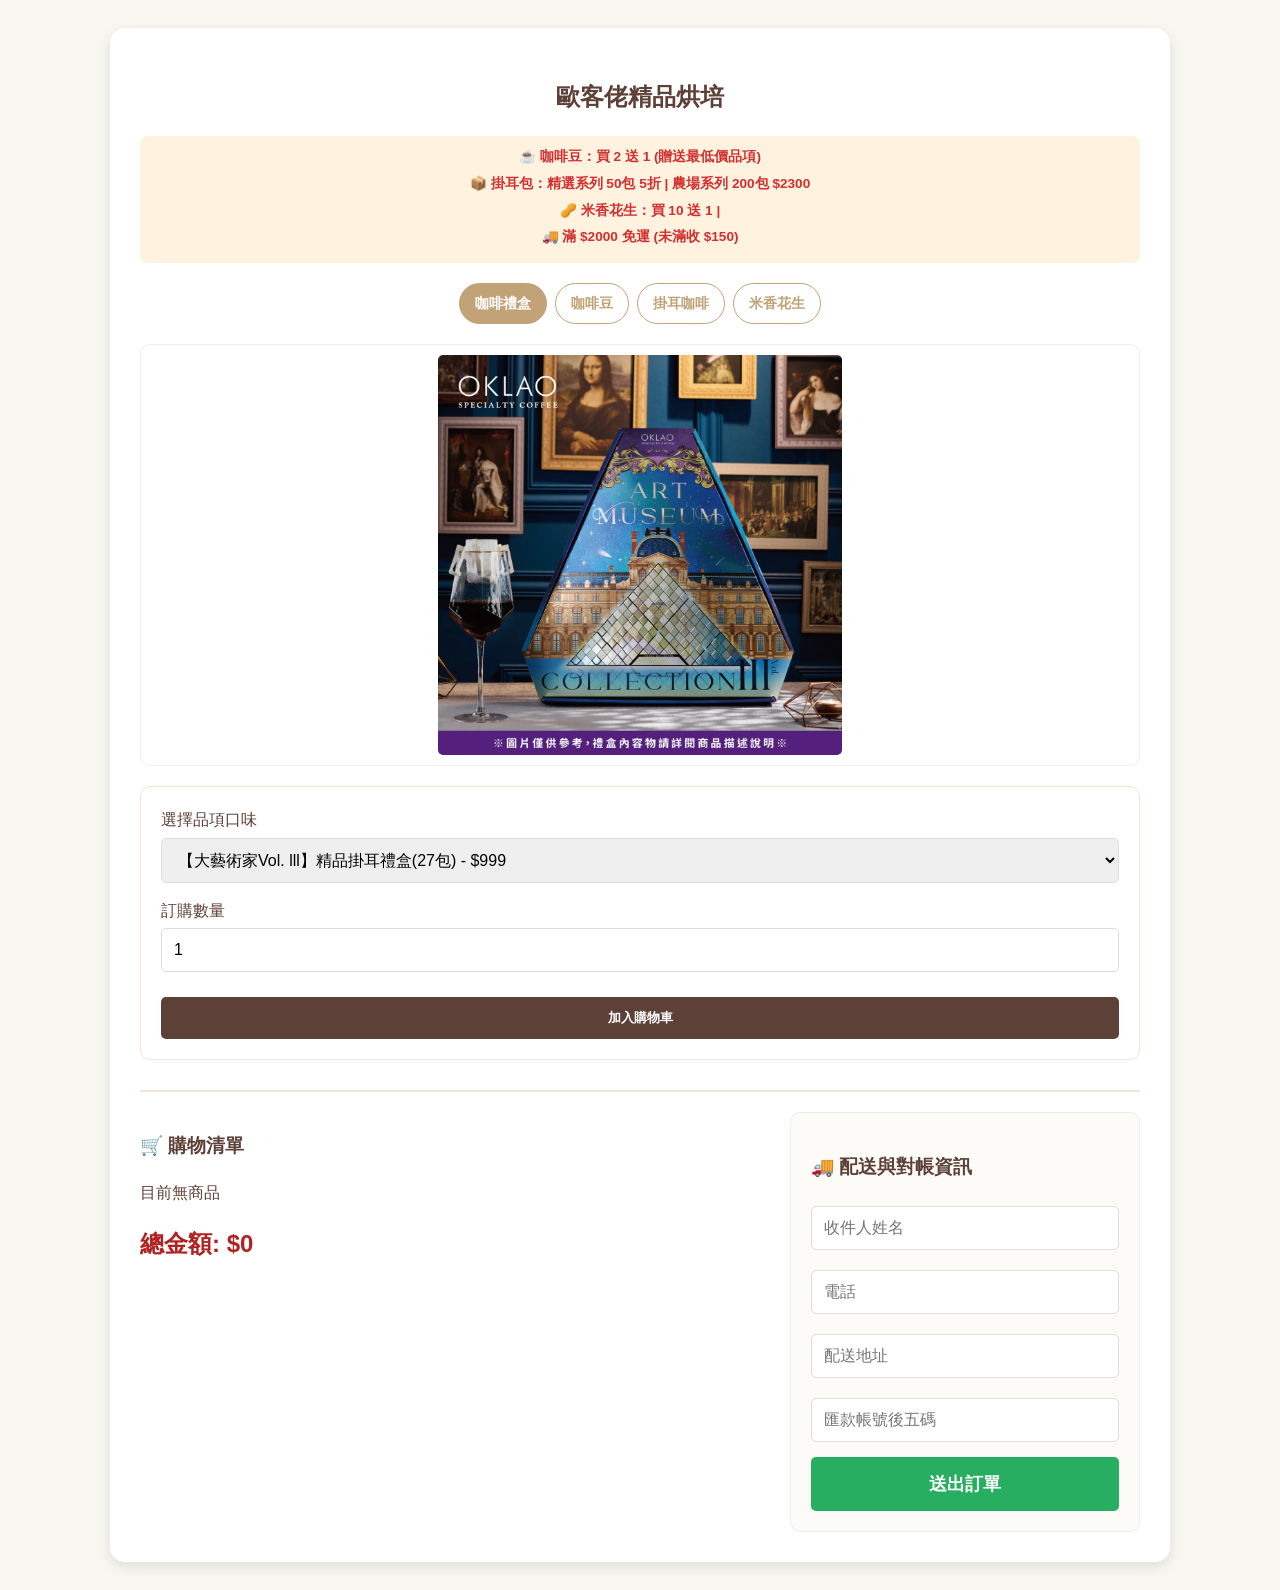
==== index.html @ 3ba17edd "Update index.html" ====
<!DOCTYPE html>
<html lang="zh-TW">
<head>
    <meta charset="UTF-8">
    <meta name="viewport" content="width=device-width, initial-scale=1.0">
    <title>歐客佬翡翠咖啡 - 旗艦訂購系統</title>
    <style>
        :root { --primary-brown: #5D4037; --soft-beige: #F9F7F2; --accent-gold: #C2A378; }
        body { font-family: sans-serif; background-color: var(--soft-beige); padding: 20px; color: var(--primary-brown); line-height: 1.6; }
        .container { max-width: 1000px; margin: auto; background: white; padding: 30px; border-radius: 15px; box-shadow: 0 5px 15px rgba(0,0,0,0.1); }
        .header { text-align: center; margin-bottom: 20px; }
        .tab-container { display: flex; justify-content: center; gap: 8px; margin-bottom: 20px; flex-wrap: wrap; }
        .tab { padding: 8px 15px; cursor: pointer; border: 1px solid var(--accent-gold); border-radius: 50px; color: var(--accent-gold); font-weight: bold; font-size: 0.9em; }
        .tab.active { background: var(--accent-gold); color: white; }
        .product-hero { text-align: center; margin-bottom: 20px; border: 1px solid #EEE; padding: 10px; border-radius: 10px; background: #fff; min-height: 350px; display: flex; align-items: center; justify-content: center; }
        .product-img { max-width: 100%; max-height: 400px; object-fit: contain; border-radius: 5px; }
        .cart-section { display: grid; grid-template-columns: 1fr 350px; gap: 20px; margin-top: 30px; border-top: 2px solid #F0E6D6; padding-top: 20px; }
        @media (max-width: 768px) { .cart-section { grid-template-columns: 1fr; } }
        .cart-item { display: flex; justify-content: space-between; padding: 8px 0; border-bottom: 1px solid #EEE; font-size: 0.9em; }
        input, select { width: 100%; padding: 12px; margin: 5px 0 15px 0; border: 1px solid #DDD; border-radius: 5px; box-sizing: border-box; font-size: 16px; }
        button { cursor: pointer; border-radius: 5px; border: none; font-weight: bold; width: 100%; }
        .btn-add { background: var(--primary-brown); color: white; padding: 12px; margin-top: 10px; }
        .btn-send { background: #27ae60; color: white; padding: 15px; font-size: 1.1em; }
        .promo-tag { color: #d32f2f; font-size: 0.85em; font-weight: bold; display: block; margin-bottom: 5px; }
    </style>
</head>
<body>

<div class="container">
    <div class="header">
        <h2>歐客佬精品烘培</h2>
        <div style="background: #FFF3E0; padding: 10px; border-radius: 8px; margin-bottom: 20px;">
            <span class="promo-tag">☕ 咖啡豆：買 2 送 1 (贈送最低價品項)</span>
            <span class="promo-tag">📦 掛耳包：精選系列 50包 5折 | 農場系列 200包 $2300</span>
            <span class="promo-tag">🥜 米香花生：買 10 送 1 |</span>
            <span class="promo-tag">🚚 滿 $2000 免運 (未滿收 $150)</span>
        </div>
    </div>

    <div class="tab-container" id="tabs"></div>

    <div class="product-hero">
        <img id="mainImg" src="" class="product-img">
    </div>

    <div style="background: #FFF; padding: 20px; border: 1px solid #F0E6D6; border-radius: 10px;">
        <label>選擇品項口味</label>
        <select id="prodSel" onchange="updateUI()"></select>
        <label>訂購數量</label>
        <input type="number" id="prodQty" value="1" min="1">
        <button class="btn-add" onclick="addToCart()">加入購物車</button>
    </div>

    <div class="cart-section">
        <div>
            <h3>🛒 購物清單</h3>
            <div id="cartDisplay">目前無商品</div>
            <div style="font-size: 1.5em; color: #B22222; margin-top: 20px; font-weight: bold;">
                總金額: $<span id="totalPrice">0</span>
            </div>
        </div>
        <div style="background: #FDFBF8; padding: 20px; border-radius: 10px; border: 1px solid #EEE;">
            <h3>🚚 配送與對帳資訊</h3>
            <input type="text" id="uName" placeholder="收件人姓名">
            <input type="tel" id="uPhone" placeholder="電話">
            <input type="text" id="uAddress" placeholder="配送地址">
            <input type="text" id="uBank" placeholder="匯款帳號後五碼">
            <button class="btn-send" id="sendBtn" onclick="submitToExcel()">送出訂單</button>
        </div>
    </div>
</div>

<script>
    const products = {
        '咖啡禮盒': [
            { name: '【大藝術家Vol. lll】精品掛耳禮盒(27包)', price: 999, img: 'images/86F4F0FD-B895-4153-ADE3-B8755077B1DD.jpg' },
            { name: '【圓滿】精品掛耳禮盒(24包)', price: 639, img: 'images/F3AAA3C7-216D-4574-B544-9A68C83384FC.jpg' },
            { name: '【職人首選】精品掛耳禮盒(20包)', price: 599, img: 'images/8644247A-802D-4778-B45F-C0D283B6D937.jpg' },
            { name: '【精選】精品掛耳禮盒(22包)', price: 499, img: 'images/CFF3DA3D-6351-4818-AC7F-46FE6105FBCD.jpg' },
            { name: '【咖啡寶盒】精品掛耳禮盒(15包)', price: 379, img: 'images/64E7269E-5A9A-4896-9457-C87B560C32BD.jpg' },
            { name: '【探索品味】精品掛耳禮盒(10包)', price: 249, img: 'images/C818D388-95F2-4608-B333-F162515F0370.jpg' }
        ],
        '咖啡豆': [
            { name: '衣索比亞 耶加雪菲 ToH冠軍處理廠系列 卡拉 阿吉娜 日曬 G1 黃金烘焙(1900系列)', price: 1900, img: 'images/1900x (11).webp' },
            { name: '哥斯大黎加 科佩莊園 藝伎 黑蜜處理 白金烘焙(1900系列)', price: 1900, img: 'images/1900x (12).webp' },
            { name: '藝伎交響曲 第二樂章 黃金烘(1100系列)', price: 1100, img: 'images/1100x (6).webp' },
            { name: '哥斯大黎加 卡內特 音樂家系列 巴哈 黃金烘焙(1100系列)', price: 1100, img: 'images/1100x (7).webp' },
            { name: '哥斯大黎加 卡內特 音樂家系列 蕭邦 黃金烘焙(1100系列)', price: 1100, img: 'images/1100x (8).webp' },
            { name: '哥斯大黎加 卡內特 音樂家系列 莫札特 黃金烘焙(1100系列)', price: 1100, img: 'images/1100x (9).webp' },
            { name: '衣索比亞 古吉 烏拉嘎 水洗 G1 黃金烘焙(1100系列)', price: 1100, img: 'images/1100x (10).webp' },
            { name: '2019 WCE 世界盃烘豆大賽 冠軍 烘焙配方 白金烘焙(800系列)', price: 800, img: 'images/800x.webp' },
            { name: '藝伎交響曲 第一樂章 (800系列)', price: 800, img: 'images/800x (1).webp' },
            { name: '牧羊人 日曬 (800系列)', price: 800, img: 'images/800x (2).webp' },
            { name: '牧羊人 水洗 (800系列)', price: 800, img: 'images/800x (3).webp' },
            { name: '獅子王 日曬 (800系列)', price: 800, img: 'images/800x (4).webp' },
            { name: '獅子王 水洗 (800系列)', price: 800, img: 'images/800x (5).webp' },
            { name: '尼加拉瓜 水洗 SHG (500系列)', price: 500, img: 'images/500x.webp' },
            { name: '蜂鳥 黃金烘焙 (500系列)', price: 500, img: 'images/500x (1).webp' },
            { name: '瑪雅 中烘焙 (500系列)', price: 500, img: 'images/500x (2).webp' },
            { name: '征服者 日式烘焙 (500系列)', price: 500, img: 'images/500x(3).webp' },
            { name: '瑪雅 中深烘焙 (500系列)', price: 500, img: 'images/500x(4).webp' },
            { name: '蜂鳥 黑金烘焙 (500系列)', price: 500, img: 'images/500x(6).webp' },
            { name: '藍鑽 黃金曼特寧 (400系列)', price: 400, img: 'images/D6326D5E-1880-4007-BE82-47EFBD02B8DB.jpg' },
            { name: '耶加雪菲 (400系列)', price: 400, img: 'images/6CA69FE3-8839-496F-90AA-E14DBA371F8C.jpg' },
            { name: '印尼 綠寶石 (400系列)', price: 400, img: 'images/0BCF97E7-7E40-4133-A9B9-2263E9187419.jpg' },
            { name: '安提瓜 花神 (400系列)', price: 400, img: 'images/1AEE6DC4-76FA-4B72-8F9E-91B02363DB13.jpg' }
        ],
        '掛耳咖啡': [
            { name: '卡拉 阿吉娜 日曬 (黃金)', price: 100, img: 'images/S__463814658.jpg' },
            { name: '綠標 藝伎 水洗 (黃金)', price: 100, img: 'images/S__463814660.jpg' },
            { name: '音樂家 蕭邦 (黃金)', price: 70, img: 'images/S__463814662.jpg' },
            { name: '音樂家 莫札特 (黃金)', price: 70, img: 'images/S__463814664.jpg' },
            { name: '音樂家 巴哈 (黃金)', price: 70, img: 'images/S__463814666.jpg' },
            { name: '古吉 烏拉嘎 水洗 (黃金)', price: 70, img: 'images/S__463814668.jpg' },
            { name: '藝伎交響曲 第二樂章 (黃金)', price: 70, img: 'images/S__463814672.jpg' },
            { name: '神父咖啡 日式 (掛耳)', price: 60, img: 'images/S__463814674.jpg' },
            { name: '神父咖啡 中深 (掛耳)', price: 60, img: 'images/S__463814676.jpg' },
            { name: '牧羊人 水洗 (黃金)', price: 60, img: 'images/S__463814678.jpg' },
            { name: '牧羊人 日曬 (黃金)', price: 60, img: 'images/S__463814680.jpg' },
            { name: '獅子王 日曬 (黃金)', price: 60, img: 'images/S__463814682.jpg' },
            { name: '獅子王 水洗 (黃金)', price: 60, img: 'images/S__463814684.jpg' },
            { name: '藝伎交響曲 第四樂章 (黃金)', price: 60, img: 'images/S__463814686.jpg' },
            { name: '藝伎交響曲 第一樂章 (白金)', price: 60, img: 'images/S__463814688.jpg' },
            { name: '冠軍烘焙配方 (白金)', price: 60, img: 'images/S__463814690.jpg' },
            { name: '波奎特 花蝴蝶 (白金)', price: 60, img: 'images/S__463814692.jpg' },
            { name: '托利馬 小農精選 (中深)', price: 40, img: 'images/S__463814694.jpg' },
            { name: '征服者 中深烘焙', price: 40, img: 'images/S__463814696.jpg' },
            { name: '征服者 日式烘焙', price: 40, img: 'images/S__463814698.jpg' },
            { name: '尼加拉瓜 水洗 SHG (白金)', price: 40, img: 'images/S__463814700.jpg' },
            { name: '瑪雅 中烘焙 (掛耳)', price: 40, img: 'images/S__463814702.jpg' },
            { name: '蜂鳥 黃金烘焙 (掛耳)', price: 40, img: 'images/S__463814704.jpg' },
            { name: '歐客佬 藝伎風味 (黃金)', price: 40, img: 'images/S__463814706.jpg' },
            { name: '艾拉班莎處理廠 日曬 (中深)', price: 35, img: 'images/S__463814708.jpg' },
            { name: '藍鑽 黃金曼特寧 (中深)', price: 35, img: 'images/S__463814710.jpg' },
            { name: '安提瓜 花神 (中烘焙)', price: 35, img: 'images/S__463814712.jpg' },
            { name: '耶加雪菲 黃金烘焙 (掛耳)', price: 35, img: 'images/S__463814714.jpg' },
            { name: '耶加雪菲 日式烘焙 (掛耳)', price: 35, img: 'images/S__463814716.jpg' },
            { name: '經典曼巴 (農場濾掛)', price: 12.5, img: 'images/S__463806467_0.jpg' },
            { name: '陳年阿拉比卡 (農場濾掛)', price: 12.5, img: 'images/S__463806468_0.jpg' },
            { name: '藍山風味 (農場濾掛)', price: 12.5, img: 'images/S__463806469_0.jpg' },
            { name: '黃金曼特寧風味 (農場濾掛)', price: 12.5, img: 'images/S__463806470_0.jpg' },
            { name: '黃金曼摩風味 (農場濾掛)', price: 12.5, img: 'images/S__463806471_0.jpg' }
        ],
        '米香花生': [
            { name: '米香花生 (麻辣酥)', price: 150, img: 'images/S__464224264.jpg' },
            { name: '米香花生 (白米酥)', price: 150, img: 'images/S__464224264.jpg' },
            { name: '米香花生 (黑米酥)', price: 150, img: 'images/S__464224264.jpg' },
            { name: '米香花生 (紅麥酥)', price: 150, img: 'images/S__464224264.jpg' }
        ]
    };

    let cart = [];

    function initTabs() {
        const container = document.getElementById('tabs');
        Object.keys(products).forEach((cat, idx) => {
            const div = document.createElement('div');
            div.className = `tab ${idx === 0 ? 'active' : ''}`;
            div.innerText = cat;
            div.onclick = () => switchCategory(cat);
            container.appendChild(div);
        });
        switchCategory(Object.keys(products)[0]);
    }

    function switchCategory(cat) {
        document.querySelectorAll('.tab').forEach(t => t.classList.toggle('active', t.innerText === cat));
        const sel = document.getElementById('prodSel');
        sel.innerHTML = products[cat].map(p => `<option value="${p.name}" data-price="${p.price}" data-img="${p.img}" data-cat="${cat}">${p.name} - $${p.price}</option>`).join('');
        updateUI();
    }

    function updateUI() {
        const sel = document.getElementById('prodSel');
        document.getElementById('mainImg').src = sel.options[sel.selectedIndex].dataset.img;
    }

    function addToCart() {
        const sel = document.getElementById('prodSel');
        const qty = parseInt(document.getElementById('prodQty').value);
        if (qty < 1) return;
        const opt = sel.options[sel.selectedIndex];
        const exist = cart.find(i => i.name === sel.value);
        if (exist) { exist.qty += qty; } 
        else { cart.push({ name: sel.value, price: parseFloat(opt.dataset.price), qty: qty, cat: opt.dataset.cat }); }
        renderCart();
    }

    function renderCart() {
        const disp = document.getElementById('cartDisplay');
        if (cart.length === 0) { disp.innerHTML = "目前無商品"; document.getElementById('totalPrice').innerText = "0"; return; }

        let farmQty = 0;           // 農場系列數量
        let premiumCoffeeQty = 0;  // 精品掛耳數量
        let premiumCoffeeAmt = 0;  // 精品掛耳原價總額
        let peanutQty = 0;
        let regularAmt = 0;        // 禮盒與花生原價總額
        let beanPrices = [];       // 咖啡豆單價清單

        cart.forEach(item => {
            if (item.cat === '咖啡豆') {
                for(let i=0; i<item.qty; i++) beanPrices.push(item.price);
            } else if (item.price === 12.5) {
                // 獨立統計：農場系列
                farmQty += item.qty;
            } else if (item.cat === '精品掛耳') {
                // 獨立統計：精品系列
                premiumCoffeeQty += item.qty;
                premiumCoffeeAmt += (item.price * item.qty);
            } else {
                if (item.cat === '米香花生') peanutQty += item.qty;
                regularAmt += (item.price * item.qty);
            }
        });

        // 1. 咖啡豆邏輯：買2送1 (扣除最低價)
        beanPrices.sort((a, b) => a - b);
        let beanTotal = 0;
        let beanDiscountCount = Math.floor(beanPrices.length / 3);
        let beanDiscountAmt = 0;
        for(let i=0; i<beanDiscountCount; i++) beanDiscountAmt += beanPrices[i];
        beanPrices.forEach(p => beanTotal += p);
        let beanFinal = beanTotal - beanDiscountAmt;

        // 2. 精品掛耳邏輯：獨立滿 50 包 5 折
        let premiumFinal = (premiumCoffeeQty >= 50) ? (premiumCoffeeAmt * 0.5) : premiumCoffeeAmt;

        // 3. 農場系列邏輯：獨立滿 200 包 $2300
        let farmFinal = (farmQty >= 200) ? (2300 + (farmQty - 200) * 11.5) : (farmQty * 12.5);
        
        // 4. 花生邏輯：買10送1
        let peanutDiscount = Math.floor(peanutQty / 11) * 150;
        
        // 總計相加
        let subtotal = beanFinal + premiumFinal + farmFinal + regularAmt - peanutDiscount;
        let shipping = (subtotal >= 2000) ? 0 : 150;

        disp.innerHTML = cart.map((item, idx) => `
            <div class="cart-item">
                <span>${item.name} x ${item.qty}</span>
                <span>$${Math.round(item.price * item.qty)} <button onclick="cart.splice(${idx},1);renderCart()" style="color:red; border:none; background:none; cursor:pointer;">(刪除)</button></span>
            </div>`).join('');

        let promoMsg = "";
        if (beanDiscountAmt > 0) promoMsg += `<br><small style="color:green;">✅ 咖啡豆已扣除最低價 $${beanDiscountAmt}</small>`;
        if (premiumCoffeeQty >= 50) promoMsg += `<br><small style="color:green;">✅ 精品掛耳已享 5 折 (共 ${premiumCoffeeQty} 包)</small>`;
        if (farmQty >= 200) promoMsg += `<br><small style="color:green;">✅ 農場系列已享 $2300 優惠 (共 ${farmQty} 包)</small>`;
        if (peanutDiscount > 0) promoMsg += `<br><small style="color:green;">✅ 花生已享買10送1</small>`;

        disp.innerHTML += `<div style="margin-top:10px; border-top:1px solid #eee; font-size:0.9em;">
            小計: $${Math.round(subtotal)} ${promoMsg}<br>
            運費: $${shipping}</div>`;
        document.getElementById('totalPrice').innerText = Math.round(subtotal + shipping);
    }

    async function submitToExcel() {
        const name = document.getElementById('uName').value;
        const phone = document.getElementById('uPhone').value;
        const addr = document.getElementById('uAddress').value;
        const bank = document.getElementById('uBank').value;
        const total = document.getElementById('totalPrice').innerText;

        if (!name || !phone || !addr || !bank || cart.length === 0) return alert("請填寫完整配送資訊");

        const btn = document.getElementById('sendBtn');
        btn.disabled = true; btn.innerText = "傳送中...";

        const details = cart.map(i => `${i.name}(${i.qty})`).join(', ');
        const url = "https://script.google.com/macros/s/AKfycbyeVLp9xJnA4c64AzaGgFINeoML6-zs5BsoSkrau4vkt10wUWA8XLYjqmnoKQcHt8ZDAQ/exec";

        try {
            await fetch(url, { method: "POST", mode: "no-cors", body: JSON.stringify({ name, phone, address: addr, bank, productName: details, totalPrice: total }) });
            window.location.href = `success.html?total=${total}`;
        } catch (e) {
            alert("送出失敗");
            btn.disabled = false; btn.innerText = "送出訂單";
        }
    }

    initTabs();
</script>
</body>
</html>
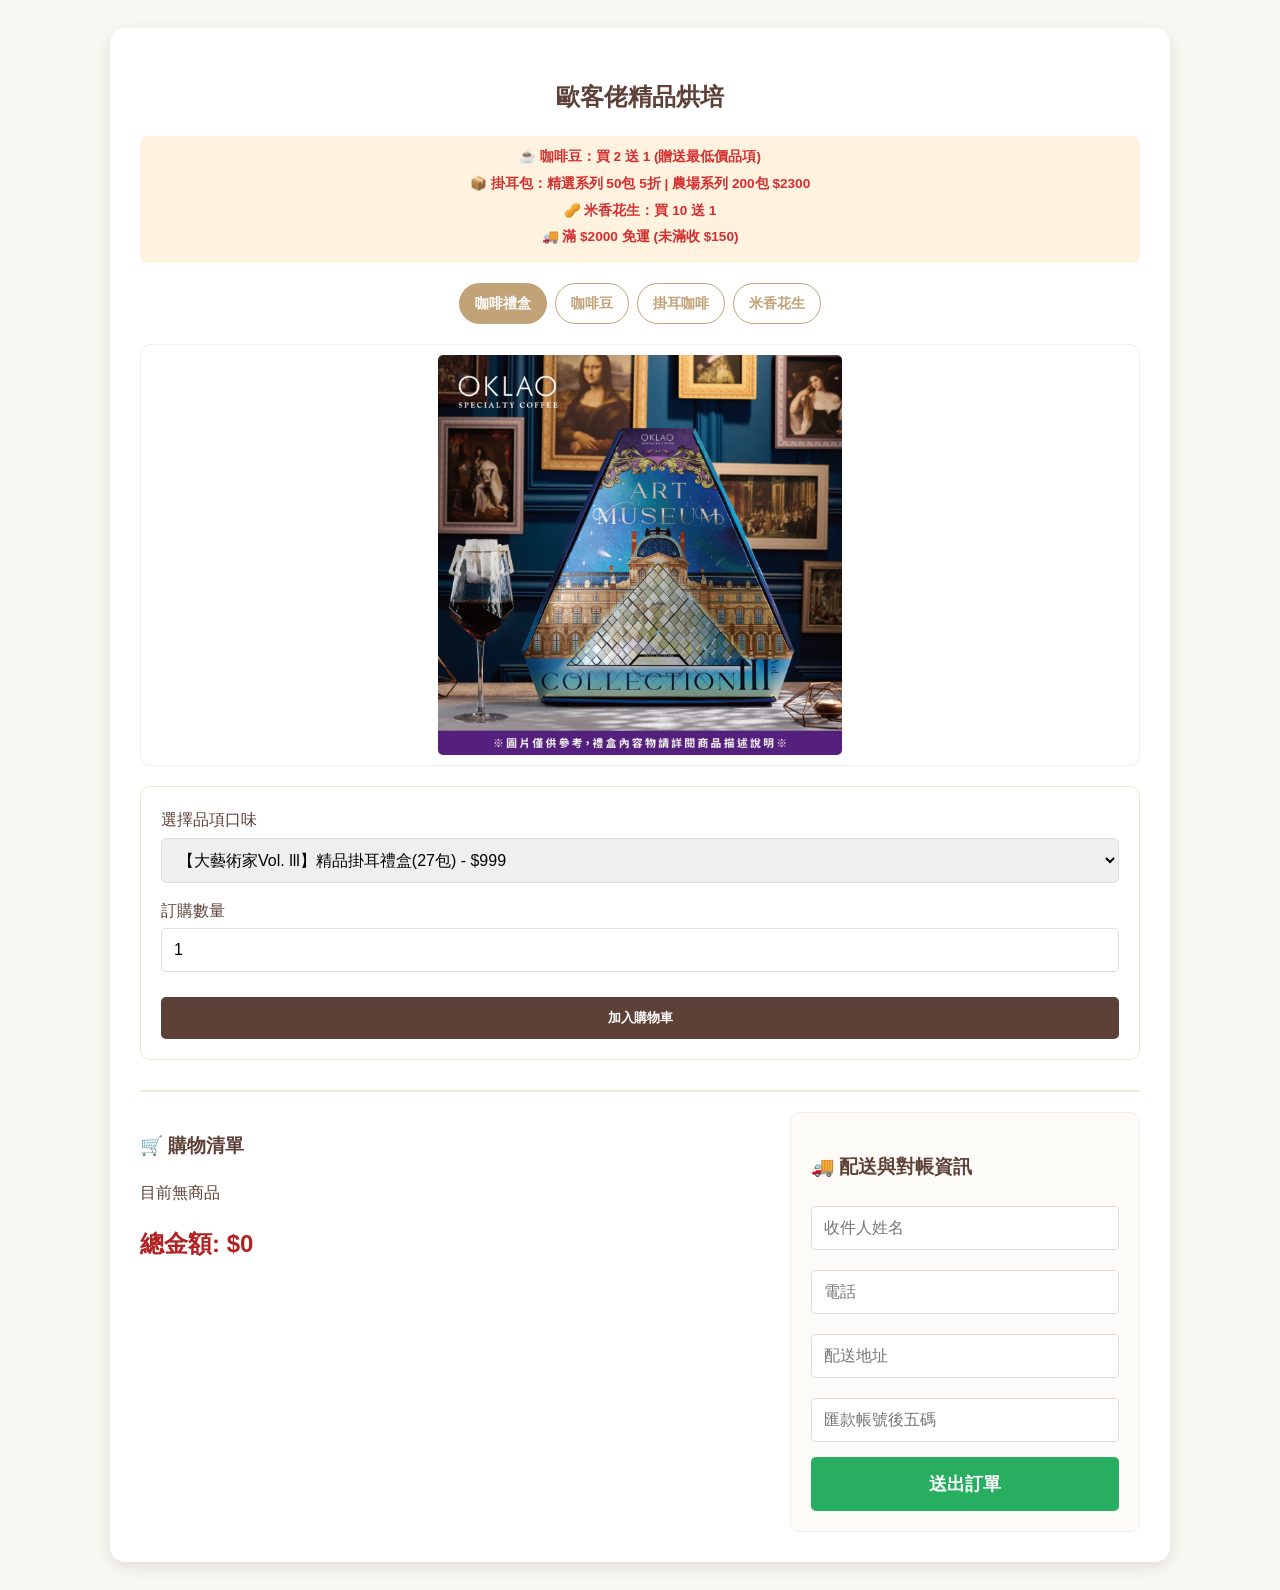
==== commit 41e04fe9: "Update index.html" ====
--- a/index.html
+++ b/index.html
@@ -32,7 +32,7 @@
         <div style="background: #FFF3E0; padding: 10px; border-radius: 8px; margin-bottom: 20px;">
             <span class="promo-tag">☕ 咖啡豆：買 2 送 1 (贈送最低價品項)</span>
             <span class="promo-tag">📦 掛耳包：精選系列 50包 5折 | 農場系列 200包 $2300</span>
-            <span class="promo-tag">🥜 米香花生：買 10 送 1 |</span>
+            <span class="promo-tag">🥜 米香花生：買 10 送 1 </span>
             <span class="promo-tag">🚚 滿 $2000 免運 (未滿收 $150)</span>
         </div>
     </div>
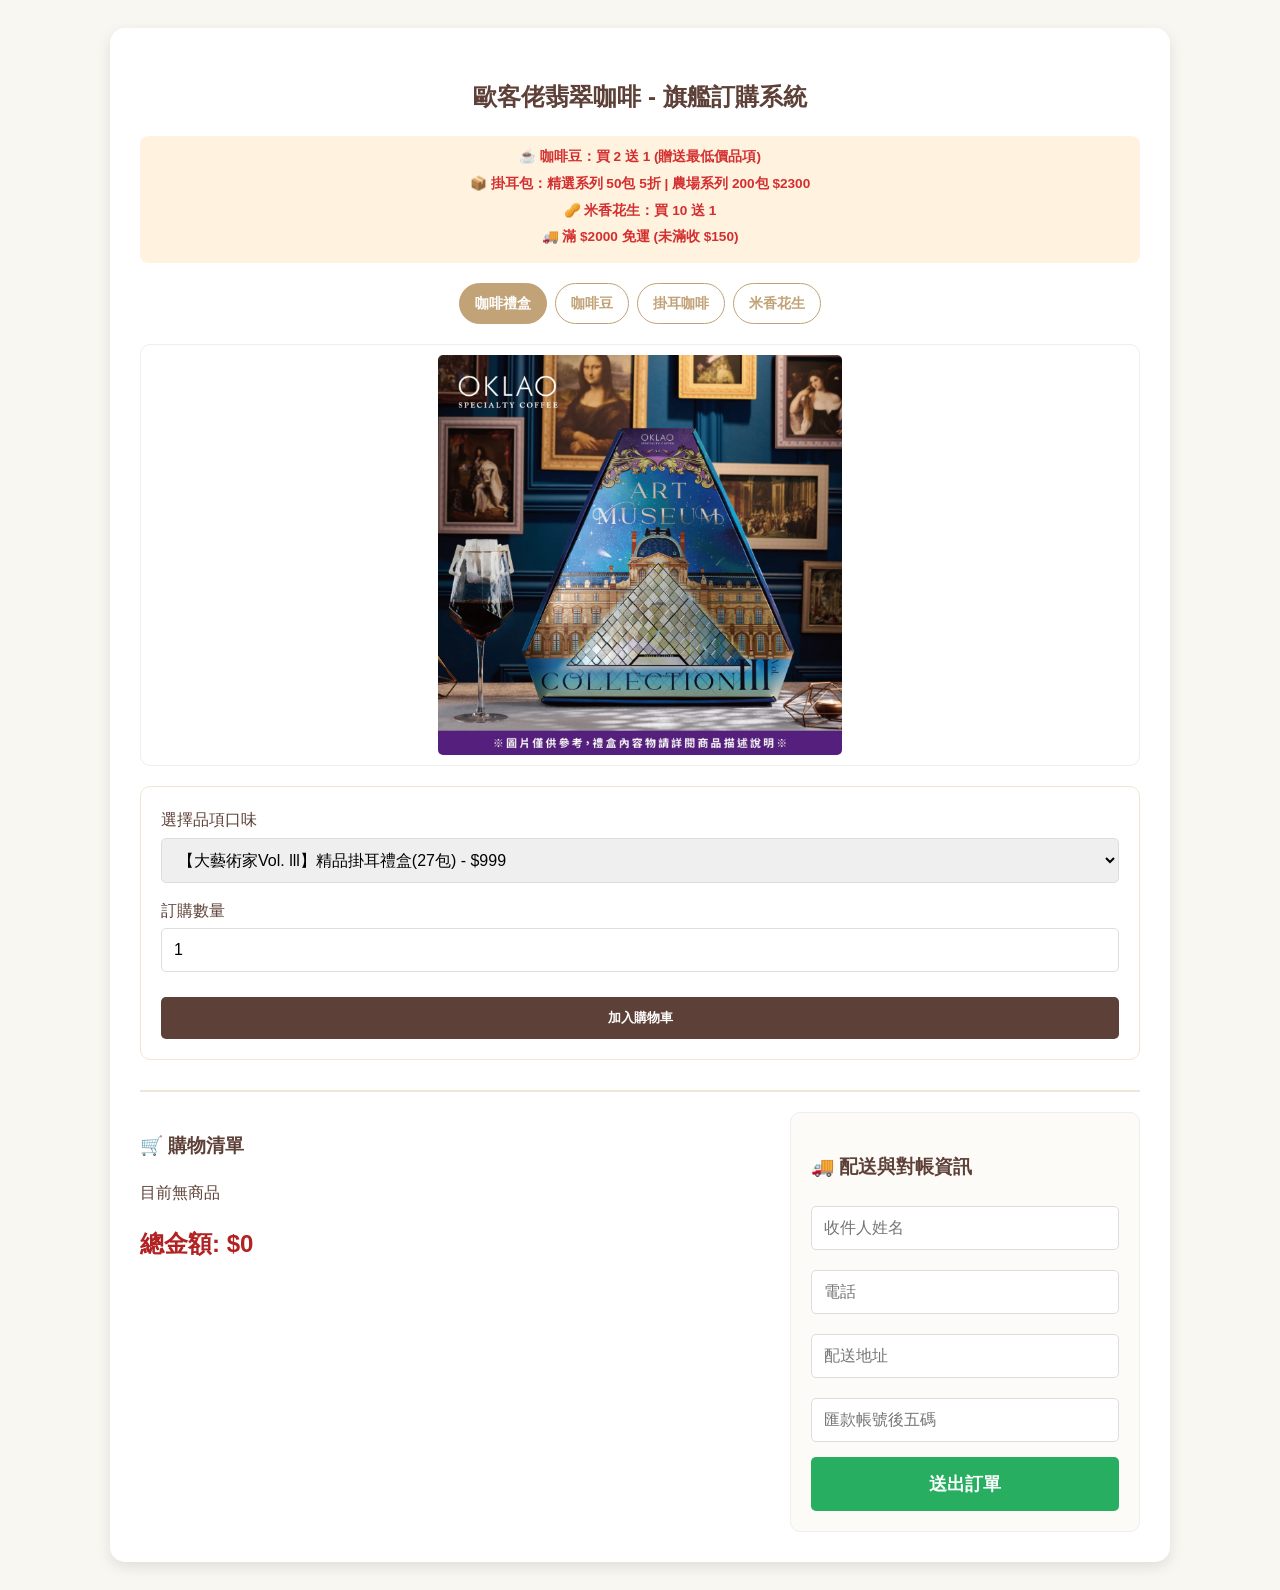
==== commit 939a3b3d: "Update index.html" ====
--- a/index.html
+++ b/index.html
@@ -28,7 +28,7 @@
 
 <div class="container">
     <div class="header">
-        <h2>歐客佬精品烘培</h2>
+        <h2>歐客佬翡翠咖啡 - 旗艦訂購系統</h2>
         <div style="background: #FFF3E0; padding: 10px; border-radius: 8px; margin-bottom: 20px;">
             <span class="promo-tag">☕ 咖啡豆：買 2 送 1 (贈送最低價品項)</span>
             <span class="promo-tag">📦 掛耳包：精選系列 50包 5折 | 農場系列 200包 $2300</span>
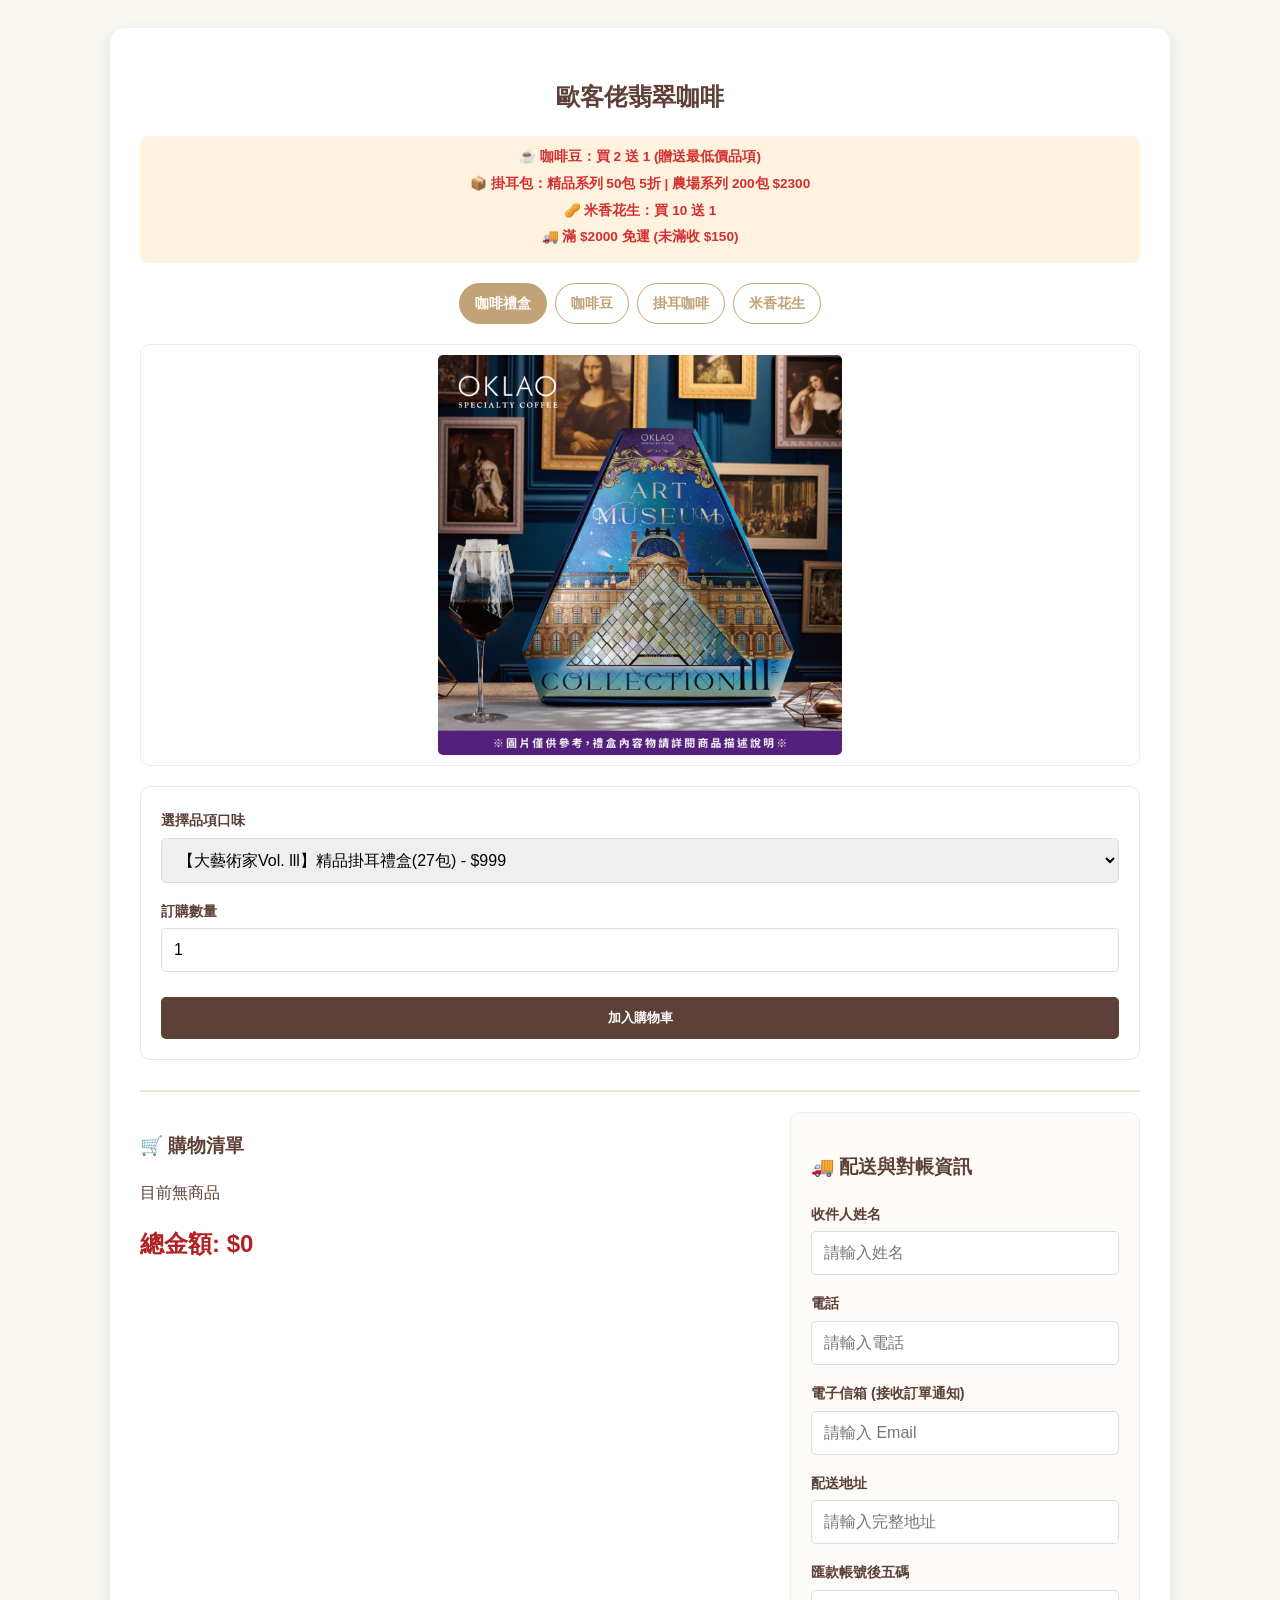
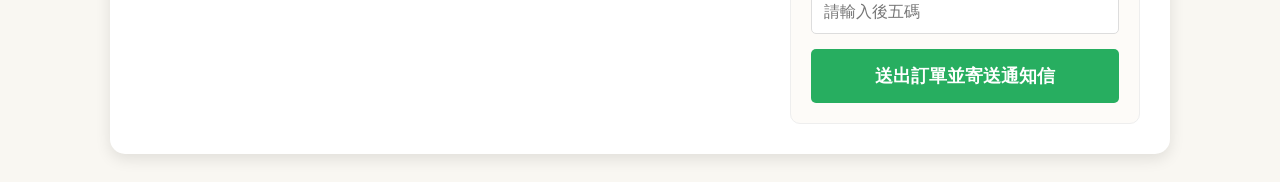
==== commit 7d96e382: "Update index.html 訂單資訊更新" ====
--- a/index.html
+++ b/index.html
@@ -21,6 +21,7 @@
         button { cursor: pointer; border-radius: 5px; border: none; font-weight: bold; width: 100%; }
         .btn-add { background: var(--primary-brown); color: white; padding: 12px; margin-top: 10px; }
         .btn-send { background: #27ae60; color: white; padding: 15px; font-size: 1.1em; }
+        label { font-weight: bold; font-size: 0.9em; }
         .promo-tag { color: #d32f2f; font-size: 0.85em; font-weight: bold; display: block; margin-bottom: 5px; }
     </style>
 </head>
@@ -28,10 +29,10 @@
 
 <div class="container">
     <div class="header">
-        <h2>歐客佬翡翠咖啡 - 旗艦訂購系統</h2>
+        <h2>歐客佬翡翠咖啡</h2>
         <div style="background: #FFF3E0; padding: 10px; border-radius: 8px; margin-bottom: 20px;">
             <span class="promo-tag">☕ 咖啡豆：買 2 送 1 (贈送最低價品項)</span>
-            <span class="promo-tag">📦 掛耳包：精選系列 50包 5折 | 農場系列 200包 $2300</span>
+            <span class="promo-tag">📦 掛耳包：精品系列 50包 5折 | 農場系列 200包 $2300</span>
             <span class="promo-tag">🥜 米香花生：買 10 送 1 </span>
             <span class="promo-tag">🚚 滿 $2000 免運 (未滿收 $150)</span>
         </div>
@@ -61,11 +62,17 @@
         </div>
         <div style="background: #FDFBF8; padding: 20px; border-radius: 10px; border: 1px solid #EEE;">
             <h3>🚚 配送與對帳資訊</h3>
-            <input type="text" id="uName" placeholder="收件人姓名">
-            <input type="tel" id="uPhone" placeholder="電話">
-            <input type="text" id="uAddress" placeholder="配送地址">
-            <input type="text" id="uBank" placeholder="匯款帳號後五碼">
-            <button class="btn-send" id="sendBtn" onclick="submitToExcel()">送出訂單</button>
+            <label>收件人姓名</label>
+            <input type="text" id="uName" placeholder="請輸入姓名">
+            <label>電話</label>
+            <input type="tel" id="uPhone" placeholder="請輸入電話">
+            <label>電子信箱 (接收訂單通知)</label>
+            <input type="email" id="uEmail" placeholder="請輸入 Email">
+            <label>配送地址</label>
+            <input type="text" id="uAddress" placeholder="請輸入完整地址">
+            <label>匯款帳號後五碼</label>
+            <input type="text" id="uBank" placeholder="請輸入後五碼">
+            <button class="btn-send" id="sendBtn" onclick="submitToExcel()">送出訂單並寄送通知信</button>
         </div>
     </div>
 </div>
@@ -81,14 +88,14 @@
             { name: '【探索品味】精品掛耳禮盒(10包)', price: 249, img: 'images/C818D388-95F2-4608-B333-F162515F0370.jpg' }
         ],
         '咖啡豆': [
-            { name: '衣索比亞 耶加雪菲 ToH冠軍處理廠系列 卡拉 阿吉娜 日曬 G1 黃金烘焙(1900系列)', price: 1900, img: 'images/1900x (11).webp' },
-            { name: '哥斯大黎加 科佩莊園 藝伎 黑蜜處理 白金烘焙(1900系列)', price: 1900, img: 'images/1900x (12).webp' },
-            { name: '藝伎交響曲 第二樂章 黃金烘(1100系列)', price: 1100, img: 'images/1100x (6).webp' },
-            { name: '哥斯大黎加 卡內特 音樂家系列 巴哈 黃金烘焙(1100系列)', price: 1100, img: 'images/1100x (7).webp' },
-            { name: '哥斯大黎加 卡內特 音樂家系列 蕭邦 黃金烘焙(1100系列)', price: 1100, img: 'images/1100x (8).webp' },
-            { name: '哥斯大黎加 卡內特 音樂家系列 莫札特 黃金烘焙(1100系列)', price: 1100, img: 'images/1100x (9).webp' },
-            { name: '衣索比亞 古吉 烏拉嘎 水洗 G1 黃金烘焙(1100系列)', price: 1100, img: 'images/1100x (10).webp' },
-            { name: '2019 WCE 世界盃烘豆大賽 冠軍 烘焙配方 白金烘焙(800系列)', price: 800, img: 'images/800x.webp' },
+            { name: '衣索比亞 耶加雪菲 ToH冠軍系列 卡拉 阿吉娜 日曬 G1 (1900系列)', price: 1900, img: 'images/1900x (11).webp' },
+            { name: '哥斯大黎加 科佩莊園 藝伎 黑蜜處理 (1900系列)', price: 1900, img: 'images/1900x (12).webp' },
+            { name: '藝伎交響曲 第二樂章 (1100系列)', price: 1100, img: 'images/1100x (6).webp' },
+            { name: '音樂家系列 巴哈 (1100系列)', price: 1100, img: 'images/1100x (7).webp' },
+            { name: '音樂家系列 蕭邦 (1100系列)', price: 1100, img: 'images/1100x (8).webp' },
+            { name: '音樂家系列 莫札特 (1100系列)', price: 1100, img: 'images/1100x (9).webp' },
+            { name: '古吉 烏拉嘎 水洗 G1 (1100系列)', price: 1100, img: 'images/1100x (10).webp' },
+            { name: '2019 WCE 世界盃烘豆大賽 冠軍配方 (800系列)', price: 800, img: 'images/800x.webp' },
             { name: '藝伎交響曲 第一樂章 (800系列)', price: 800, img: 'images/800x (1).webp' },
             { name: '牧羊人 日曬 (800系列)', price: 800, img: 'images/800x (2).webp' },
             { name: '牧羊人 水洗 (800系列)', price: 800, img: 'images/800x (3).webp' },
@@ -190,21 +197,19 @@
         const disp = document.getElementById('cartDisplay');
         if (cart.length === 0) { disp.innerHTML = "目前無商品"; document.getElementById('totalPrice').innerText = "0"; return; }
 
-        let farmQty = 0;           // 農場系列數量
-        let premiumCoffeeQty = 0;  // 精品掛耳數量
-        let premiumCoffeeAmt = 0;  // 精品掛耳原價總額
+        let farmQty = 0;           
+        let premiumCoffeeQty = 0;  
+        let premiumCoffeeAmt = 0;  
         let peanutQty = 0;
-        let regularAmt = 0;        // 禮盒與花生原價總額
-        let beanPrices = [];       // 咖啡豆單價清單
+        let regularAmt = 0;        
+        let beanPrices = [];       
 
         cart.forEach(item => {
             if (item.cat === '咖啡豆') {
                 for(let i=0; i<item.qty; i++) beanPrices.push(item.price);
             } else if (item.price === 12.5) {
-                // 獨立統計：農場系列
                 farmQty += item.qty;
-            } else if (item.cat === '精品掛耳') {
-                // 獨立統計：精品系列
+            } else if (item.cat === '掛耳咖啡' && item.price !== 12.5) {
                 premiumCoffeeQty += item.qty;
                 premiumCoffeeAmt += (item.price * item.qty);
             } else {
@@ -213,7 +218,6 @@
             }
         });
 
-        // 1. 咖啡豆邏輯：買2送1 (扣除最低價)
         beanPrices.sort((a, b) => a - b);
         let beanTotal = 0;
         let beanDiscountCount = Math.floor(beanPrices.length / 3);
@@ -222,16 +226,10 @@
         beanPrices.forEach(p => beanTotal += p);
         let beanFinal = beanTotal - beanDiscountAmt;
 
-        // 2. 精品掛耳邏輯：獨立滿 50 包 5 折
         let premiumFinal = (premiumCoffeeQty >= 50) ? (premiumCoffeeAmt * 0.5) : premiumCoffeeAmt;
-
-        // 3. 農場系列邏輯：獨立滿 200 包 $2300
         let farmFinal = (farmQty >= 200) ? (2300 + (farmQty - 200) * 11.5) : (farmQty * 12.5);
-        
-        // 4. 花生邏輯：買10送1
         let peanutDiscount = Math.floor(peanutQty / 11) * 150;
         
-        // 總計相加
         let subtotal = beanFinal + premiumFinal + farmFinal + regularAmt - peanutDiscount;
         let shipping = (subtotal >= 2000) ? 0 : 150;
 
@@ -242,9 +240,9 @@
             </div>`).join('');
 
         let promoMsg = "";
-        if (beanDiscountAmt > 0) promoMsg += `<br><small style="color:green;">✅ 咖啡豆已扣除最低價 $${beanDiscountAmt}</small>`;
-        if (premiumCoffeeQty >= 50) promoMsg += `<br><small style="color:green;">✅ 精品掛耳已享 5 折 (共 ${premiumCoffeeQty} 包)</small>`;
-        if (farmQty >= 200) promoMsg += `<br><small style="color:green;">✅ 農場系列已享 $2300 優惠 (共 ${farmQty} 包)</small>`;
+        if (beanDiscountAmt > 0) promoMsg += `<br><small style="color:green;">✅ 咖啡豆已享買2送1</small>`;
+        if (premiumCoffeeQty >= 50) promoMsg += `<br><small style="color:green;">✅ 精品掛耳已享 5 折</small>`;
+        if (farmQty >= 200) promoMsg += `<br><small style="color:green;">✅ 農場系列已享 $2300 優惠</small>`;
         if (peanutDiscount > 0) promoMsg += `<br><small style="color:green;">✅ 花生已享買10送1</small>`;
 
         disp.innerHTML += `<div style="margin-top:10px; border-top:1px solid #eee; font-size:0.9em;">
@@ -254,25 +252,32 @@
     }
 
     async function submitToExcel() {
-        const name = document.getElementById('uName').value;
-        const phone = document.getElementById('uPhone').value;
-        const addr = document.getElementById('uAddress').value;
-        const bank = document.getElementById('uBank').value;
+        const name = document.getElementById('uName').value.trim();
+        const phone = document.getElementById('uPhone').value.trim();
+        const email = document.getElementById('uEmail').value.trim();
+        const addr = document.getElementById('uAddress').value.trim();
+        const bank = document.getElementById('uBank').value.trim();
         const total = document.getElementById('totalPrice').innerText;
 
-        if (!name || !phone || !addr || !bank || cart.length === 0) return alert("請填寫完整配送資訊");
+        if (!name || !phone || !email || !addr || !bank || cart.length === 0) return alert("請完整填寫收件資訊與 Email");
 
         const btn = document.getElementById('sendBtn');
         btn.disabled = true; btn.innerText = "傳送中...";
 
+        // 生成編號：OKL + 年月日 + 隨機數
+        const orderID = "OKL" + new Date().toISOString().slice(2,10).replace(/-/g,'') + Math.floor(Math.random()*1000);
         const details = cart.map(i => `${i.name}(${i.qty})`).join(', ');
-        const url = "https://script.google.com/macros/s/AKfycbyeVLp9xJnA4c64AzaGgFINeoML6-zs5BsoSkrau4vkt10wUWA8XLYjqmnoKQcHt8ZDAQ/exec";
+        const url = "https://script.google.com/macros/s/AKfycbwGa4d2HYSAngbMJRuh_OPXz8GAZZqMsukslPfGbgsotRYxtHC2ywEUF1QTEDwOShRW5g/exec";
 
         try {
-            await fetch(url, { method: "POST", mode: "no-cors", body: JSON.stringify({ name, phone, address: addr, bank, productName: details, totalPrice: total }) });
-            window.location.href = `success.html?total=${total}`;
+            await fetch(url, { 
+                method: "POST", 
+                mode: "no-cors", 
+                body: JSON.stringify({ orderID, name, phone, email, address: addr, bank, productName: details, totalPrice: total }) 
+            });
+            window.location.href = `success.html?total=${total}&orderID=${orderID}`;
         } catch (e) {
-            alert("送出失敗");
+            alert("送出失敗，請檢查網路連接");
             btn.disabled = false; btn.innerText = "送出訂單";
         }
     }
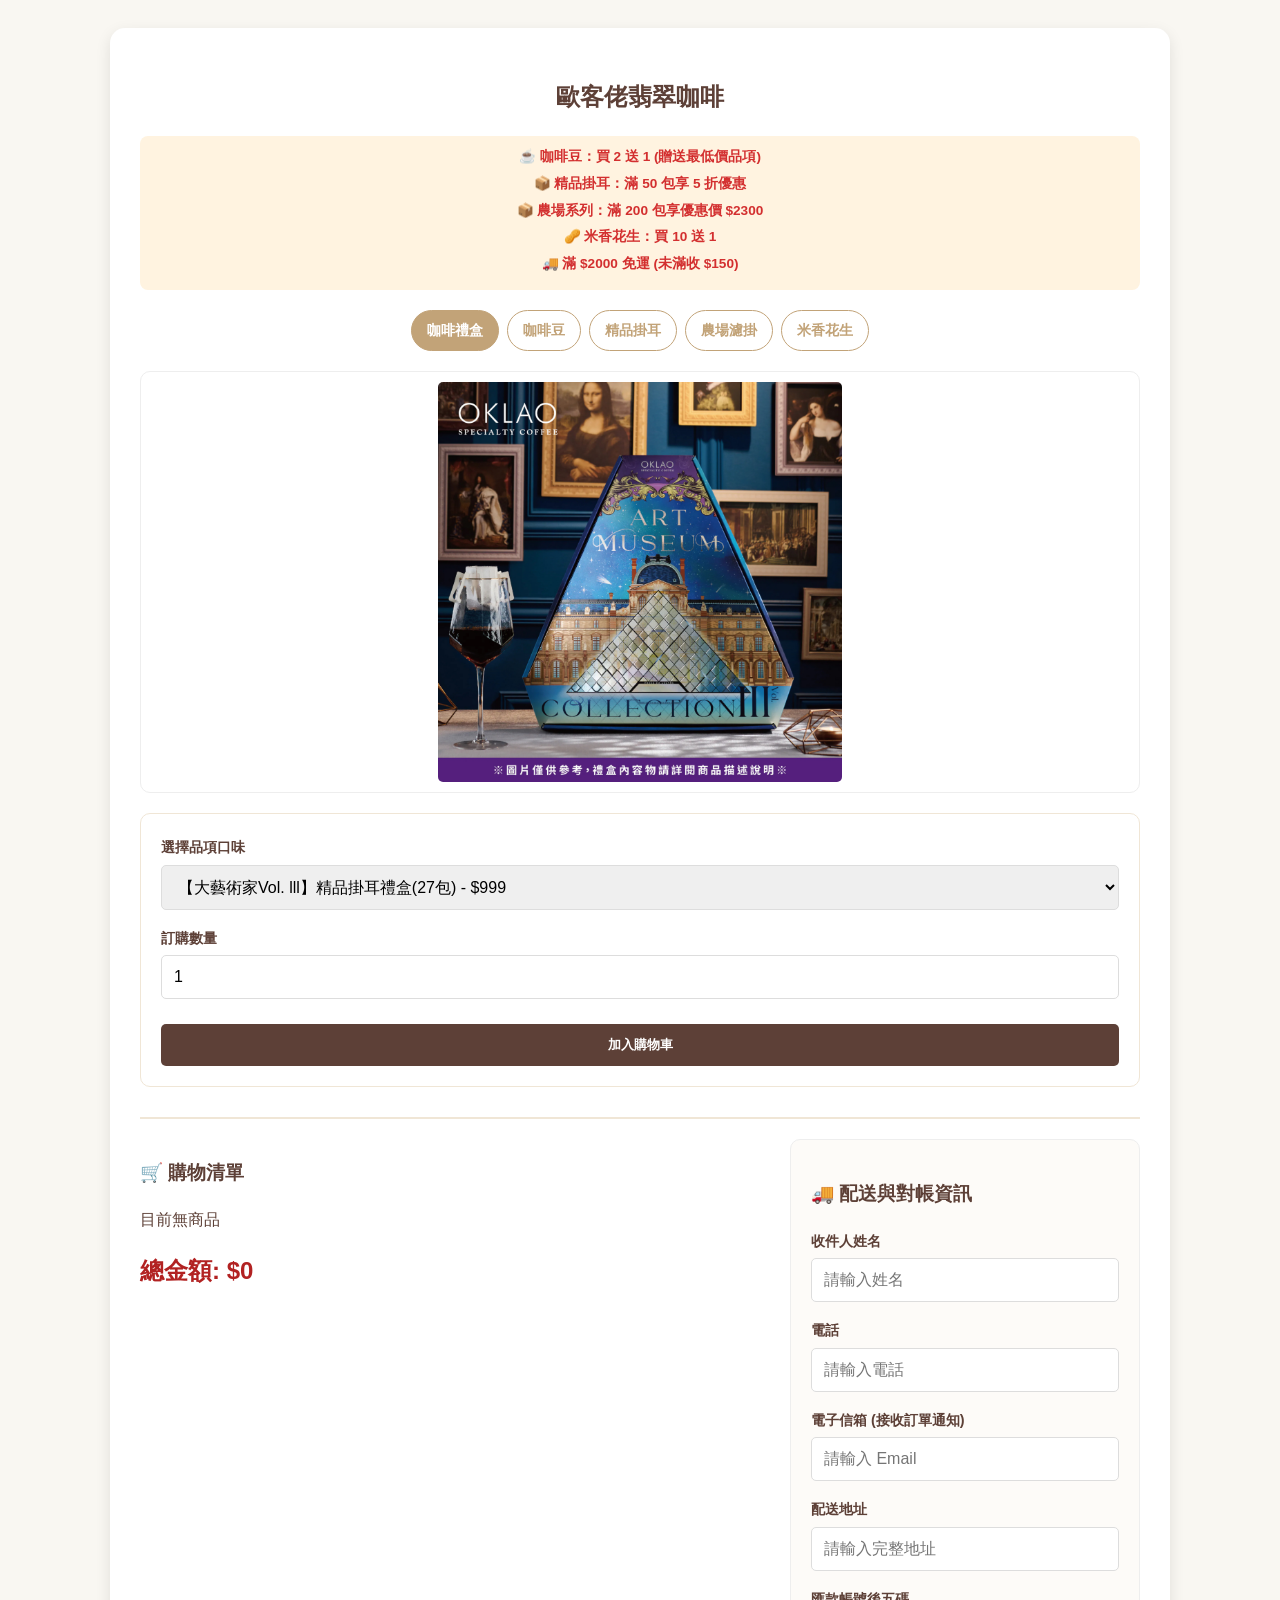
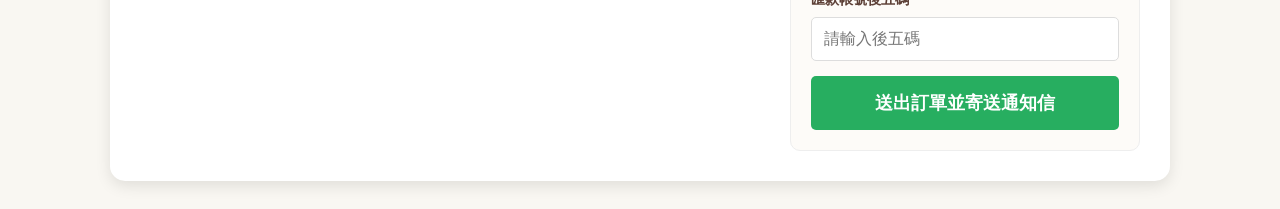
==== commit a930e2b1: "Update index.html 農場掛耳跟精品掛耳分開" ====
--- a/index.html
+++ b/index.html
@@ -32,7 +32,8 @@
         <h2>歐客佬翡翠咖啡</h2>
         <div style="background: #FFF3E0; padding: 10px; border-radius: 8px; margin-bottom: 20px;">
             <span class="promo-tag">☕ 咖啡豆：買 2 送 1 (贈送最低價品項)</span>
-            <span class="promo-tag">📦 掛耳包：精品系列 50包 5折 | 農場系列 200包 $2300</span>
+            <span class="promo-tag">📦 精品掛耳：滿 50 包享 5 折優惠</span>
+            <span class="promo-tag">📦 農場系列：滿 200 包享優惠價 $2300</span>
             <span class="promo-tag">🥜 米香花生：買 10 送 1 </span>
             <span class="promo-tag">🚚 滿 $2000 免運 (未滿收 $150)</span>
         </div>
@@ -112,7 +113,7 @@
             { name: '印尼 綠寶石 (400系列)', price: 400, img: 'images/0BCF97E7-7E40-4133-A9B9-2263E9187419.jpg' },
             { name: '安提瓜 花神 (400系列)', price: 400, img: 'images/1AEE6DC4-76FA-4B72-8F9E-91B02363DB13.jpg' }
         ],
-        '掛耳咖啡': [
+        '精品掛耳': [
             { name: '卡拉 阿吉娜 日曬 (黃金)', price: 100, img: 'images/S__463814658.jpg' },
             { name: '綠標 藝伎 水洗 (黃金)', price: 100, img: 'images/S__463814660.jpg' },
             { name: '音樂家 蕭邦 (黃金)', price: 70, img: 'images/S__463814662.jpg' },
@@ -141,7 +142,9 @@
             { name: '藍鑽 黃金曼特寧 (中深)', price: 35, img: 'images/S__463814710.jpg' },
             { name: '安提瓜 花神 (中烘焙)', price: 35, img: 'images/S__463814712.jpg' },
             { name: '耶加雪菲 黃金烘焙 (掛耳)', price: 35, img: 'images/S__463814714.jpg' },
-            { name: '耶加雪菲 日式烘焙 (掛耳)', price: 35, img: 'images/S__463814716.jpg' },
+            { name: '耶加雪菲 日式烘焙 (掛耳)', price: 35, img: 'images/S__463814716.jpg' }
+        ],
+        '農場濾掛': [
             { name: '經典曼巴 (農場濾掛)', price: 12.5, img: 'images/S__463806467_0.jpg' },
             { name: '陳年阿拉比卡 (農場濾掛)', price: 12.5, img: 'images/S__463806468_0.jpg' },
             { name: '藍山風味 (農場濾掛)', price: 12.5, img: 'images/S__463806469_0.jpg' },
@@ -160,6 +163,7 @@
 
     function initTabs() {
         const container = document.getElementById('tabs');
+        container.innerHTML = "";
         Object.keys(products).forEach((cat, idx) => {
             const div = document.createElement('div');
             div.className = `tab ${idx === 0 ? 'active' : ''}`;
@@ -179,7 +183,9 @@
 
     function updateUI() {
         const sel = document.getElementById('prodSel');
-        document.getElementById('mainImg').src = sel.options[sel.selectedIndex].dataset.img;
+        if (sel.options[sel.selectedIndex]) {
+            document.getElementById('mainImg').src = sel.options[sel.selectedIndex].dataset.img;
+        }
     }
 
     function addToCart() {
@@ -207,9 +213,9 @@
         cart.forEach(item => {
             if (item.cat === '咖啡豆') {
                 for(let i=0; i<item.qty; i++) beanPrices.push(item.price);
-            } else if (item.price === 12.5) {
+            } else if (item.cat === '農場濾掛') {
                 farmQty += item.qty;
-            } else if (item.cat === '掛耳咖啡' && item.price !== 12.5) {
+            } else if (item.cat === '精品掛耳') {
                 premiumCoffeeQty += item.qty;
                 premiumCoffeeAmt += (item.price * item.qty);
             } else {
@@ -218,6 +224,7 @@
             }
         });
 
+        // 咖啡豆買2送1
         beanPrices.sort((a, b) => a - b);
         let beanTotal = 0;
         let beanDiscountCount = Math.floor(beanPrices.length / 3);
@@ -226,8 +233,13 @@
         beanPrices.forEach(p => beanTotal += p);
         let beanFinal = beanTotal - beanDiscountAmt;
 
+        // 精品掛耳 50包 5折
         let premiumFinal = (premiumCoffeeQty >= 50) ? (premiumCoffeeAmt * 0.5) : premiumCoffeeAmt;
+        
+        // 農場系列 200包 2300元
         let farmFinal = (farmQty >= 200) ? (2300 + (farmQty - 200) * 11.5) : (farmQty * 12.5);
+        
+        // 花生買10送1
         let peanutDiscount = Math.floor(peanutQty / 11) * 150;
         
         let subtotal = beanFinal + premiumFinal + farmFinal + regularAmt - peanutDiscount;
@@ -264,7 +276,6 @@
         const btn = document.getElementById('sendBtn');
         btn.disabled = true; btn.innerText = "傳送中...";
 
-        // 生成編號：OKL + 年月日 + 隨機數
         const orderID = "OKL" + new Date().toISOString().slice(2,10).replace(/-/g,'') + Math.floor(Math.random()*1000);
         const details = cart.map(i => `${i.name}(${i.qty})`).join(', ');
         const url = "https://script.google.com/macros/s/AKfycbwGa4d2HYSAngbMJRuh_OPXz8GAZZqMsukslPfGbgsotRYxtHC2ywEUF1QTEDwOShRW5g/exec";
@@ -275,7 +286,7 @@
                 mode: "no-cors", 
                 body: JSON.stringify({ orderID, name, phone, email, address: addr, bank, productName: details, totalPrice: total }) 
             });
-            window.location.href = `success.html?total=${total}&orderID=${orderID}`;
+            window.location.href = `success.html?total=${total}&orderID=${orderID}&items=${encodeURIComponent(details)}`;
         } catch (e) {
             alert("送出失敗，請檢查網路連接");
             btn.disabled = false; btn.innerText = "送出訂單";
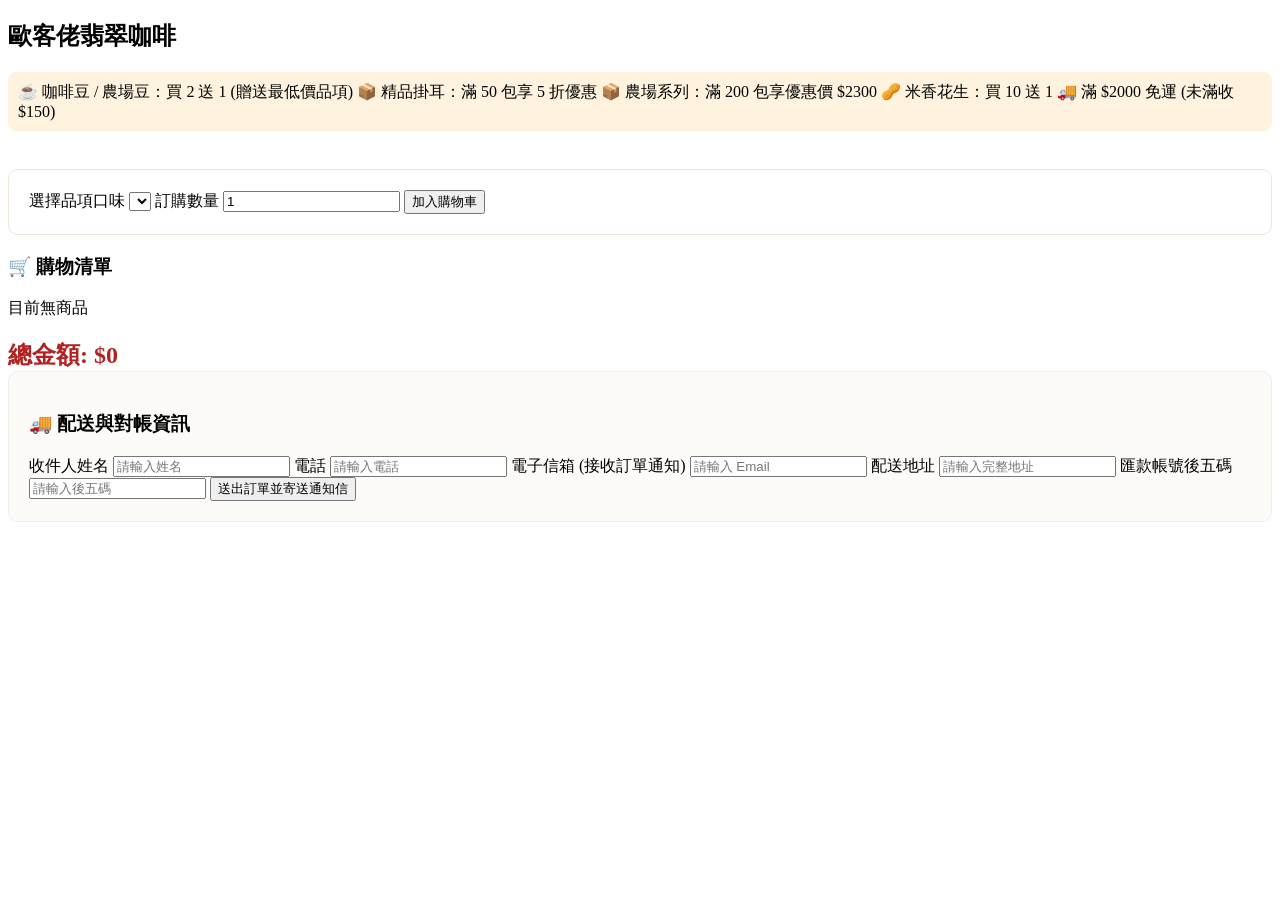
==== commit ddfd141f: "Update index.html 劃分專案功能" ====
--- a/index.html
+++ b/index.html
@@ -4,26 +4,8 @@
     <meta charset="UTF-8">
     <meta name="viewport" content="width=device-width, initial-scale=1.0">
     <title>歐客佬翡翠咖啡 - 旗艦訂購系統</title>
-    <style>
-        :root { --primary-brown: #5D4037; --soft-beige: #F9F7F2; --accent-gold: #C2A378; }
-        body { font-family: sans-serif; background-color: var(--soft-beige); padding: 20px; color: var(--primary-brown); line-height: 1.6; }
-        .container { max-width: 1000px; margin: auto; background: white; padding: 30px; border-radius: 15px; box-shadow: 0 5px 15px rgba(0,0,0,0.1); }
-        .header { text-align: center; margin-bottom: 20px; }
-        .tab-container { display: flex; justify-content: center; gap: 8px; margin-bottom: 20px; flex-wrap: wrap; }
-        .tab { padding: 8px 15px; cursor: pointer; border: 1px solid var(--accent-gold); border-radius: 50px; color: var(--accent-gold); font-weight: bold; font-size: 0.9em; }
-        .tab.active { background: var(--accent-gold); color: white; }
-        .product-hero { text-align: center; margin-bottom: 20px; border: 1px solid #EEE; padding: 10px; border-radius: 10px; background: #fff; min-height: 350px; display: flex; align-items: center; justify-content: center; }
-        .product-img { max-width: 100%; max-height: 400px; object-fit: contain; border-radius: 5px; }
-        .cart-section { display: grid; grid-template-columns: 1fr 350px; gap: 20px; margin-top: 30px; border-top: 2px solid #F0E6D6; padding-top: 20px; }
-        @media (max-width: 768px) { .cart-section { grid-template-columns: 1fr; } }
-        .cart-item { display: flex; justify-content: space-between; padding: 8px 0; border-bottom: 1px solid #EEE; font-size: 0.9em; }
-        input, select { width: 100%; padding: 12px; margin: 5px 0 15px 0; border: 1px solid #DDD; border-radius: 5px; box-sizing: border-box; font-size: 16px; }
-        button { cursor: pointer; border-radius: 5px; border: none; font-weight: bold; width: 100%; }
-        .btn-add { background: var(--primary-brown); color: white; padding: 12px; margin-top: 10px; }
-        .btn-send { background: #27ae60; color: white; padding: 15px; font-size: 1.1em; }
-        label { font-weight: bold; font-size: 0.9em; }
-        .promo-tag { color: #d32f2f; font-size: 0.85em; font-weight: bold; display: block; margin-bottom: 5px; }
-    </style>
+    <!-- 引入外部 CSS -->
+    <link rel="stylesheet" href="style.css">
 </head>
 <body>
 
@@ -31,7 +13,7 @@
     <div class="header">
         <h2>歐客佬翡翠咖啡</h2>
         <div style="background: #FFF3E0; padding: 10px; border-radius: 8px; margin-bottom: 20px;">
-            <span class="promo-tag">☕ 咖啡豆：買 2 送 1 (贈送最低價品項)</span>
+            <span class="promo-tag">☕ 咖啡豆 / 農場豆：買 2 送 1 (贈送最低價品項)</span>
             <span class="promo-tag">📦 精品掛耳：滿 50 包享 5 折優惠</span>
             <span class="promo-tag">📦 農場系列：滿 200 包享優惠價 $2300</span>
             <span class="promo-tag">🥜 米香花生：買 10 送 1 </span>
@@ -39,12 +21,15 @@
         </div>
     </div>
 
+    <!-- 標籤切換區 -->
     <div class="tab-container" id="tabs"></div>
 
+    <!-- 商品大圖展示 -->
     <div class="product-hero">
         <img id="mainImg" src="" class="product-img">
     </div>
 
+    <!-- 選擇與加入購物車 -->
     <div style="background: #FFF; padding: 20px; border: 1px solid #F0E6D6; border-radius: 10px;">
         <label>選擇品項口味</label>
         <select id="prodSel" onchange="updateUI()"></select>
@@ -53,6 +38,7 @@
         <button class="btn-add" onclick="addToCart()">加入購物車</button>
     </div>
 
+    <!-- 購物清單與結帳資訊 -->
     <div class="cart-section">
         <div>
             <h3>🛒 購物清單</h3>
@@ -78,222 +64,7 @@
     </div>
 </div>
 
-<script>
-    const products = {
-        '咖啡禮盒': [
-            { name: '【大藝術家Vol. lll】精品掛耳禮盒(27包)', price: 999, img: 'images/86F4F0FD-B895-4153-ADE3-B8755077B1DD.jpg' },
-            { name: '【圓滿】精品掛耳禮盒(24包)', price: 639, img: 'images/F3AAA3C7-216D-4574-B544-9A68C83384FC.jpg' },
-            { name: '【職人首選】精品掛耳禮盒(20包)', price: 599, img: 'images/8644247A-802D-4778-B45F-C0D283B6D937.jpg' },
-            { name: '【精選】精品掛耳禮盒(22包)', price: 499, img: 'images/CFF3DA3D-6351-4818-AC7F-46FE6105FBCD.jpg' },
-            { name: '【咖啡寶盒】精品掛耳禮盒(15包)', price: 379, img: 'images/64E7269E-5A9A-4896-9457-C87B560C32BD.jpg' },
-            { name: '【探索品味】精品掛耳禮盒(10包)', price: 249, img: 'images/C818D388-95F2-4608-B333-F162515F0370.jpg' }
-        ],
-        '咖啡豆': [
-            { name: '衣索比亞 耶加雪菲 ToH冠軍系列 卡拉 阿吉娜 日曬 G1 (1900系列)', price: 1900, img: 'images/1900x (11).webp' },
-            { name: '哥斯大黎加 科佩莊園 藝伎 黑蜜處理 (1900系列)', price: 1900, img: 'images/1900x (12).webp' },
-            { name: '藝伎交響曲 第二樂章 (1100系列)', price: 1100, img: 'images/1100x (6).webp' },
-            { name: '音樂家系列 巴哈 (1100系列)', price: 1100, img: 'images/1100x (7).webp' },
-            { name: '音樂家系列 蕭邦 (1100系列)', price: 1100, img: 'images/1100x (8).webp' },
-            { name: '音樂家系列 莫札特 (1100系列)', price: 1100, img: 'images/1100x (9).webp' },
-            { name: '古吉 烏拉嘎 水洗 G1 (1100系列)', price: 1100, img: 'images/1100x (10).webp' },
-            { name: '2019 WCE 世界盃烘豆大賽 冠軍配方 (800系列)', price: 800, img: 'images/800x.webp' },
-            { name: '藝伎交響曲 第一樂章 (800系列)', price: 800, img: 'images/800x (1).webp' },
-            { name: '牧羊人 日曬 (800系列)', price: 800, img: 'images/800x (2).webp' },
-            { name: '牧羊人 水洗 (800系列)', price: 800, img: 'images/800x (3).webp' },
-            { name: '獅子王 日曬 (800系列)', price: 800, img: 'images/800x (4).webp' },
-            { name: '獅子王 水洗 (800系列)', price: 800, img: 'images/800x (5).webp' },
-            { name: '尼加拉瓜 水洗 SHG (500系列)', price: 500, img: 'images/500x.webp' },
-            { name: '蜂鳥 黃金烘焙 (500系列)', price: 500, img: 'images/500x (1).webp' },
-            { name: '瑪雅 中烘焙 (500系列)', price: 500, img: 'images/500x (2).webp' },
-            { name: '征服者 日式烘焙 (500系列)', price: 500, img: 'images/500x(3).webp' },
-            { name: '瑪雅 中深烘焙 (500系列)', price: 500, img: 'images/500x(4).webp' },
-            { name: '蜂鳥 黑金烘焙 (500系列)', price: 500, img: 'images/500x(6).webp' },
-            { name: '藍鑽 黃金曼特寧 (400系列)', price: 400, img: 'images/D6326D5E-1880-4007-BE82-47EFBD02B8DB.jpg' },
-            { name: '耶加雪菲 (400系列)', price: 400, img: 'images/6CA69FE3-8839-496F-90AA-E14DBA371F8C.jpg' },
-            { name: '印尼 綠寶石 (400系列)', price: 400, img: 'images/0BCF97E7-7E40-4133-A9B9-2263E9187419.jpg' },
-            { name: '安提瓜 花神 (400系列)', price: 400, img: 'images/1AEE6DC4-76FA-4B72-8F9E-91B02363DB13.jpg' }
-        ],
-        '精品掛耳': [
-            { name: '卡拉 阿吉娜 日曬 (黃金)', price: 100, img: 'images/S__463814658.jpg' },
-            { name: '綠標 藝伎 水洗 (黃金)', price: 100, img: 'images/S__463814660.jpg' },
-            { name: '音樂家 蕭邦 (黃金)', price: 70, img: 'images/S__463814662.jpg' },
-            { name: '音樂家 莫札特 (黃金)', price: 70, img: 'images/S__463814664.jpg' },
-            { name: '音樂家 巴哈 (黃金)', price: 70, img: 'images/S__463814666.jpg' },
-            { name: '古吉 烏拉嘎 水洗 (黃金)', price: 70, img: 'images/S__463814668.jpg' },
-            { name: '藝伎交響曲 第二樂章 (黃金)', price: 70, img: 'images/S__463814672.jpg' },
-            { name: '神父咖啡 日式 (掛耳)', price: 60, img: 'images/S__463814674.jpg' },
-            { name: '神父咖啡 中深 (掛耳)', price: 60, img: 'images/S__463814676.jpg' },
-            { name: '牧羊人 水洗 (黃金)', price: 60, img: 'images/S__463814678.jpg' },
-            { name: '牧羊人 日曬 (黃金)', price: 60, img: 'images/S__463814680.jpg' },
-            { name: '獅子王 日曬 (黃金)', price: 60, img: 'images/S__463814682.jpg' },
-            { name: '獅子王 水洗 (黃金)', price: 60, img: 'images/S__463814684.jpg' },
-            { name: '藝伎交響曲 第四樂章 (黃金)', price: 60, img: 'images/S__463814686.jpg' },
-            { name: '藝伎交響曲 第一樂章 (白金)', price: 60, img: 'images/S__463814688.jpg' },
-            { name: '冠軍烘焙配方 (白金)', price: 60, img: 'images/S__463814690.jpg' },
-            { name: '波奎特 花蝴蝶 (白金)', price: 60, img: 'images/S__463814692.jpg' },
-            { name: '托利馬 小農精選 (中深)', price: 40, img: 'images/S__463814694.jpg' },
-            { name: '征服者 中深烘焙', price: 40, img: 'images/S__463814696.jpg' },
-            { name: '征服者 日式烘焙', price: 40, img: 'images/S__463814698.jpg' },
-            { name: '尼加拉瓜 水洗 SHG (白金)', price: 40, img: 'images/S__463814700.jpg' },
-            { name: '瑪雅 中烘焙 (掛耳)', price: 40, img: 'images/S__463814702.jpg' },
-            { name: '蜂鳥 黃金烘焙 (掛耳)', price: 40, img: 'images/S__463814704.jpg' },
-            { name: '歐客佬 藝伎風味 (黃金)', price: 40, img: 'images/S__463814706.jpg' },
-            { name: '艾拉班莎處理廠 日曬 (中深)', price: 35, img: 'images/S__463814708.jpg' },
-            { name: '藍鑽 黃金曼特寧 (中深)', price: 35, img: 'images/S__463814710.jpg' },
-            { name: '安提瓜 花神 (中烘焙)', price: 35, img: 'images/S__463814712.jpg' },
-            { name: '耶加雪菲 黃金烘焙 (掛耳)', price: 35, img: 'images/S__463814714.jpg' },
-            { name: '耶加雪菲 日式烘焙 (掛耳)', price: 35, img: 'images/S__463814716.jpg' }
-        ],
-        '農場濾掛': [
-            { name: '經典曼巴 (農場濾掛)', price: 12.5, img: 'images/S__463806467_0.jpg' },
-            { name: '陳年阿拉比卡 (農場濾掛)', price: 12.5, img: 'images/S__463806468_0.jpg' },
-            { name: '藍山風味 (農場濾掛)', price: 12.5, img: 'images/S__463806469_0.jpg' },
-            { name: '黃金曼特寧風味 (農場濾掛)', price: 12.5, img: 'images/S__463806470_0.jpg' },
-            { name: '黃金曼摩風味 (農場濾掛)', price: 12.5, img: 'images/S__463806471_0.jpg' }
-        ],
-        '米香花生': [
-            { name: '米香花生 (麻辣酥)', price: 150, img: 'images/S__464224264.jpg' },
-            { name: '米香花生 (白米酥)', price: 150, img: 'images/S__464224264.jpg' },
-            { name: '米香花生 (黑米酥)', price: 150, img: 'images/S__464224264.jpg' },
-            { name: '米香花生 (紅麥酥)', price: 150, img: 'images/S__464224264.jpg' }
-        ]
-    };
-
-    let cart = [];
-
-    function initTabs() {
-        const container = document.getElementById('tabs');
-        container.innerHTML = "";
-        Object.keys(products).forEach((cat, idx) => {
-            const div = document.createElement('div');
-            div.className = `tab ${idx === 0 ? 'active' : ''}`;
-            div.innerText = cat;
-            div.onclick = () => switchCategory(cat);
-            container.appendChild(div);
-        });
-        switchCategory(Object.keys(products)[0]);
-    }
-
-    function switchCategory(cat) {
-        document.querySelectorAll('.tab').forEach(t => t.classList.toggle('active', t.innerText === cat));
-        const sel = document.getElementById('prodSel');
-        sel.innerHTML = products[cat].map(p => `<option value="${p.name}" data-price="${p.price}" data-img="${p.img}" data-cat="${cat}">${p.name} - $${p.price}</option>`).join('');
-        updateUI();
-    }
-
-    function updateUI() {
-        const sel = document.getElementById('prodSel');
-        if (sel.options[sel.selectedIndex]) {
-            document.getElementById('mainImg').src = sel.options[sel.selectedIndex].dataset.img;
-        }
-    }
-
-    function addToCart() {
-        const sel = document.getElementById('prodSel');
-        const qty = parseInt(document.getElementById('prodQty').value);
-        if (qty < 1) return;
-        const opt = sel.options[sel.selectedIndex];
-        const exist = cart.find(i => i.name === sel.value);
-        if (exist) { exist.qty += qty; } 
-        else { cart.push({ name: sel.value, price: parseFloat(opt.dataset.price), qty: qty, cat: opt.dataset.cat }); }
-        renderCart();
-    }
-
-    function renderCart() {
-        const disp = document.getElementById('cartDisplay');
-        if (cart.length === 0) { disp.innerHTML = "目前無商品"; document.getElementById('totalPrice').innerText = "0"; return; }
-
-        let farmQty = 0;           
-        let premiumCoffeeQty = 0;  
-        let premiumCoffeeAmt = 0;  
-        let peanutQty = 0;
-        let regularAmt = 0;        
-        let beanPrices = [];       
-
-        cart.forEach(item => {
-            if (item.cat === '咖啡豆') {
-                for(let i=0; i<item.qty; i++) beanPrices.push(item.price);
-            } else if (item.cat === '農場濾掛') {
-                farmQty += item.qty;
-            } else if (item.cat === '精品掛耳') {
-                premiumCoffeeQty += item.qty;
-                premiumCoffeeAmt += (item.price * item.qty);
-            } else {
-                if (item.cat === '米香花生') peanutQty += item.qty;
-                regularAmt += (item.price * item.qty);
-            }
-        });
-
-        // 咖啡豆買2送1
-        beanPrices.sort((a, b) => a - b);
-        let beanTotal = 0;
-        let beanDiscountCount = Math.floor(beanPrices.length / 3);
-        let beanDiscountAmt = 0;
-        for(let i=0; i<beanDiscountCount; i++) beanDiscountAmt += beanPrices[i];
-        beanPrices.forEach(p => beanTotal += p);
-        let beanFinal = beanTotal - beanDiscountAmt;
-
-        // 精品掛耳 50包 5折
-        let premiumFinal = (premiumCoffeeQty >= 50) ? (premiumCoffeeAmt * 0.5) : premiumCoffeeAmt;
-        
-        // 農場系列 200包 2300元
-        let farmFinal = (farmQty >= 200) ? (2300 + (farmQty - 200) * 11.5) : (farmQty * 12.5);
-        
-        // 花生買10送1
-        let peanutDiscount = Math.floor(peanutQty / 11) * 150;
-        
-        let subtotal = beanFinal + premiumFinal + farmFinal + regularAmt - peanutDiscount;
-        let shipping = (subtotal >= 2000) ? 0 : 150;
-
-        disp.innerHTML = cart.map((item, idx) => `
-            <div class="cart-item">
-                <span>${item.name} x ${item.qty}</span>
-                <span>$${Math.round(item.price * item.qty)} <button onclick="cart.splice(${idx},1);renderCart()" style="color:red; border:none; background:none; cursor:pointer;">(刪除)</button></span>
-            </div>`).join('');
-
-        let promoMsg = "";
-        if (beanDiscountAmt > 0) promoMsg += `<br><small style="color:green;">✅ 咖啡豆已享買2送1</small>`;
-        if (premiumCoffeeQty >= 50) promoMsg += `<br><small style="color:green;">✅ 精品掛耳已享 5 折</small>`;
-        if (farmQty >= 200) promoMsg += `<br><small style="color:green;">✅ 農場系列已享 $2300 優惠</small>`;
-        if (peanutDiscount > 0) promoMsg += `<br><small style="color:green;">✅ 花生已享買10送1</small>`;
-
-        disp.innerHTML += `<div style="margin-top:10px; border-top:1px solid #eee; font-size:0.9em;">
-            小計: $${Math.round(subtotal)} ${promoMsg}<br>
-            運費: $${shipping}</div>`;
-        document.getElementById('totalPrice').innerText = Math.round(subtotal + shipping);
-    }
-
-    async function submitToExcel() {
-        const name = document.getElementById('uName').value.trim();
-        const phone = document.getElementById('uPhone').value.trim();
-        const email = document.getElementById('uEmail').value.trim();
-        const addr = document.getElementById('uAddress').value.trim();
-        const bank = document.getElementById('uBank').value.trim();
-        const total = document.getElementById('totalPrice').innerText;
-
-        if (!name || !phone || !email || !addr || !bank || cart.length === 0) return alert("請完整填寫收件資訊與 Email");
-
-        const btn = document.getElementById('sendBtn');
-        btn.disabled = true; btn.innerText = "傳送中...";
-
-        const orderID = "OKL" + new Date().toISOString().slice(2,10).replace(/-/g,'') + Math.floor(Math.random()*1000);
-        const details = cart.map(i => `${i.name}(${i.qty})`).join(', ');
-        const url = "https://script.google.com/macros/s/AKfycbwGa4d2HYSAngbMJRuh_OPXz8GAZZqMsukslPfGbgsotRYxtHC2ywEUF1QTEDwOShRW5g/exec";
-
-        try {
-            await fetch(url, { 
-                method: "POST", 
-                mode: "no-cors", 
-                body: JSON.stringify({ orderID, name, phone, email, address: addr, bank, productName: details, totalPrice: total }) 
-            });
-            window.location.href = `success.html?total=${total}&orderID=${orderID}&items=${encodeURIComponent(details)}`;
-        } catch (e) {
-            alert("送出失敗，請檢查網路連接");
-            btn.disabled = false; btn.innerText = "送出訂單";
-        }
-    }
-
-    initTabs();
-</script>
+<!-- 引入外部 JavaScript -->
+<script src="script.js"></script>
 </body>
 </html>
